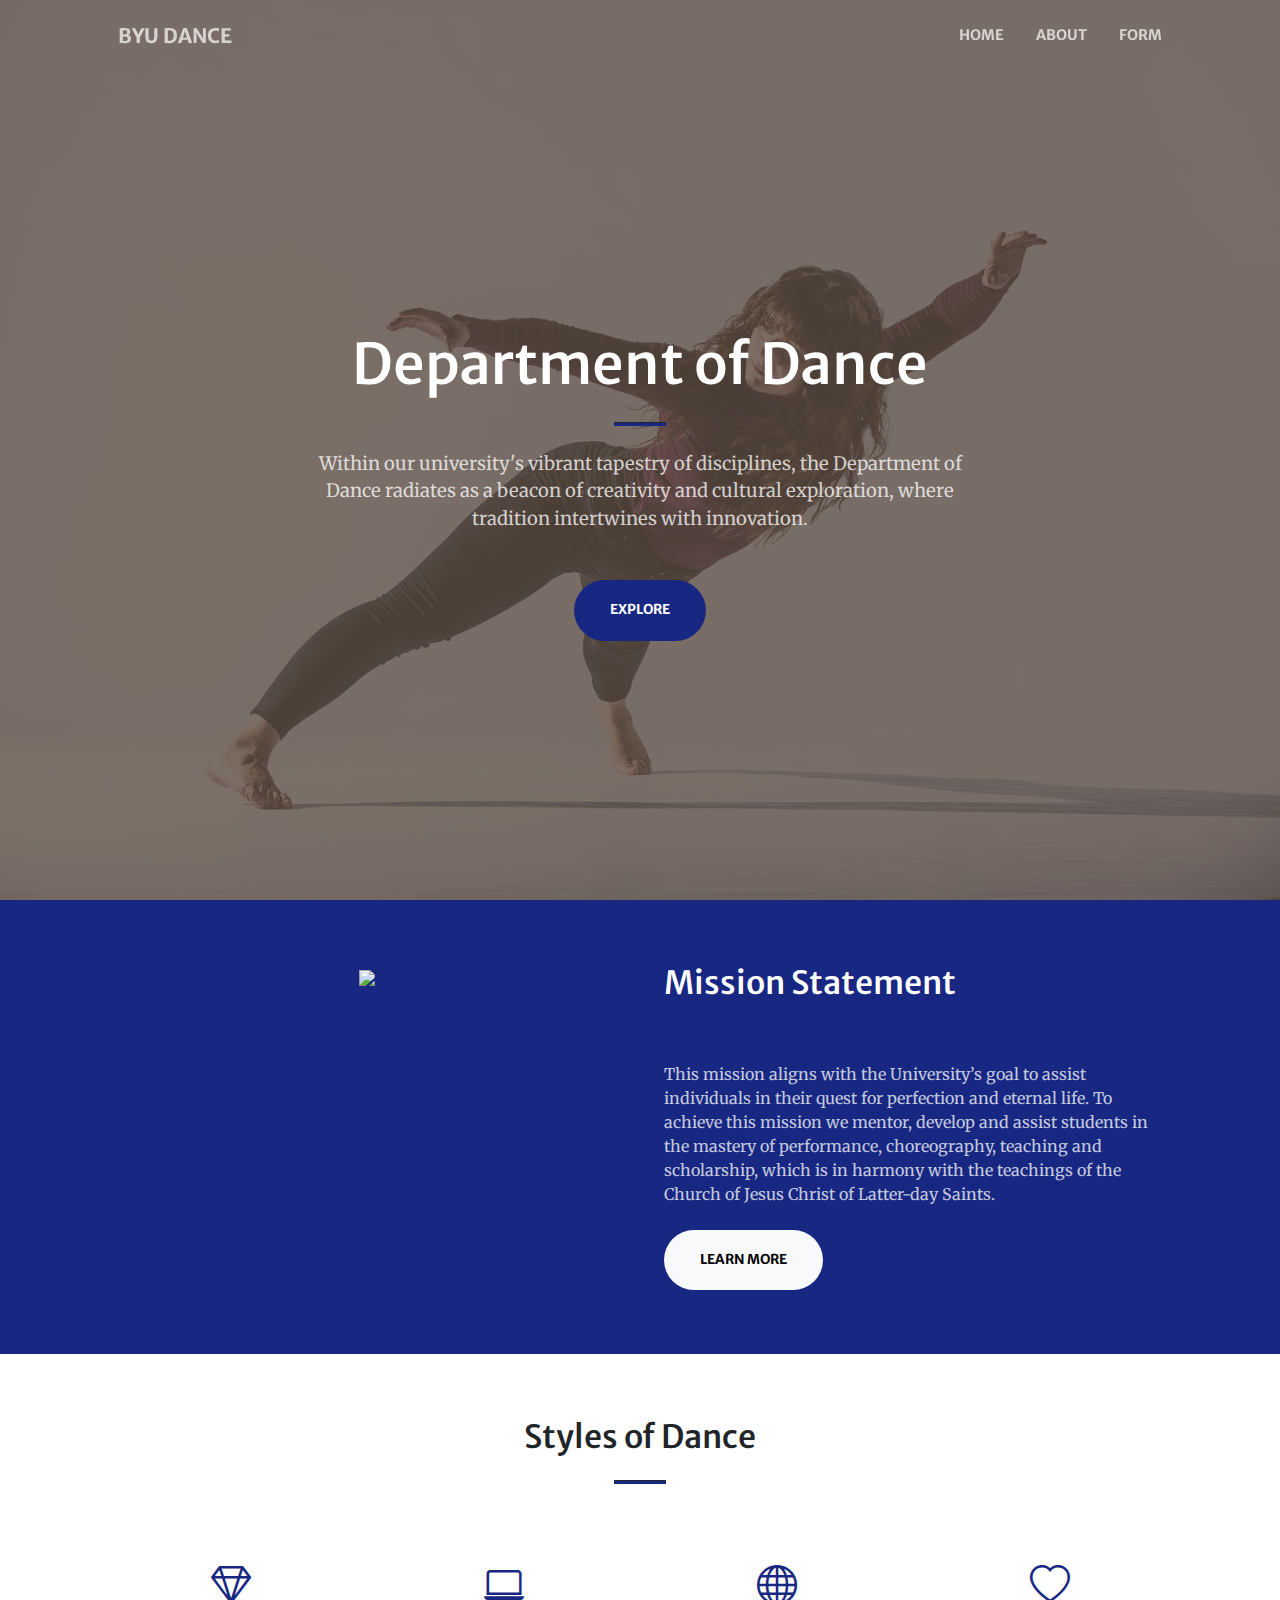
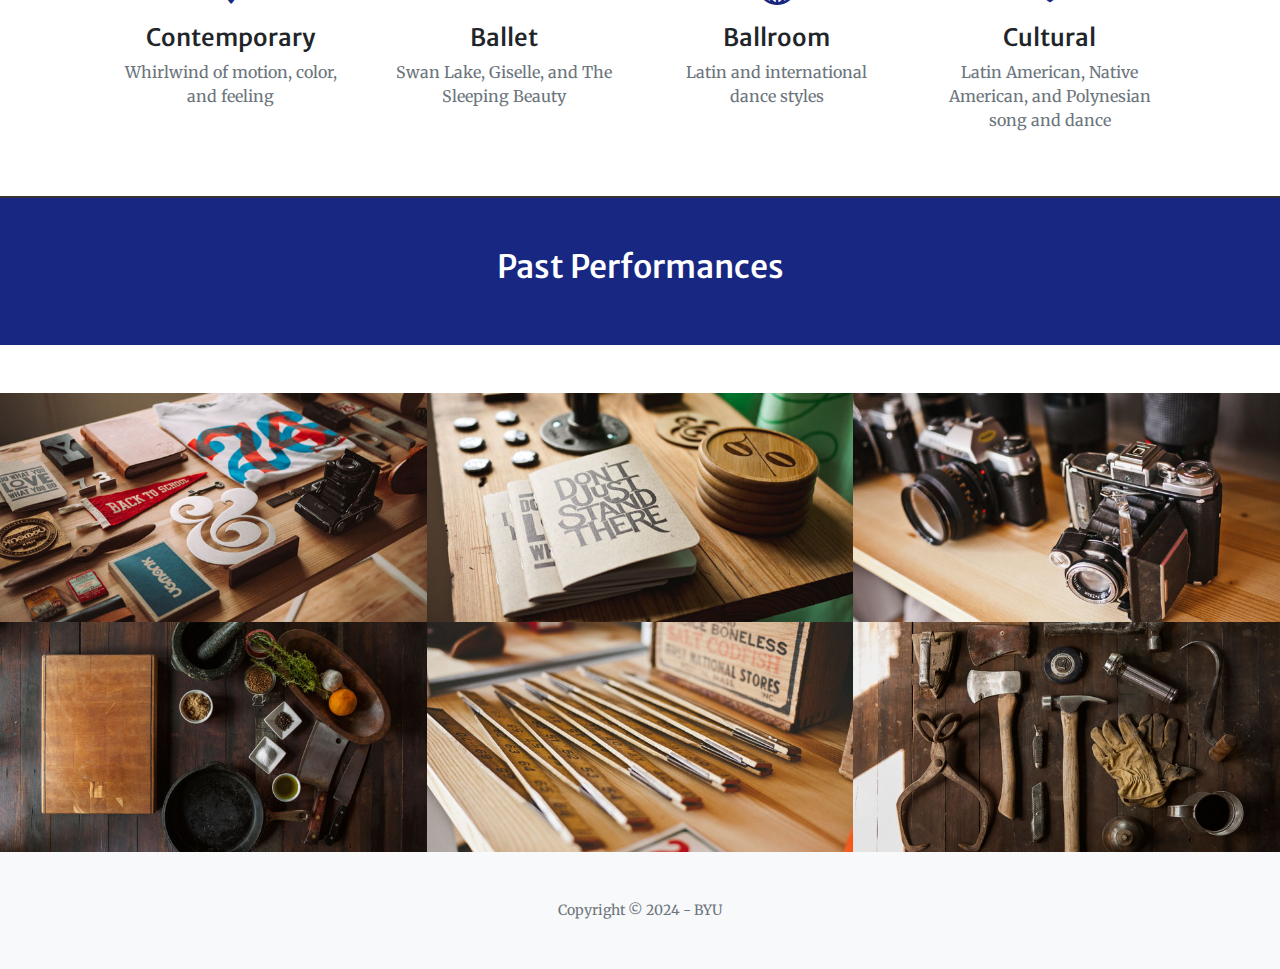
==== index.html @ 46649548 "Finished Website" ====
<!-- -->

<!DOCTYPE html>
<html lang="en">
  <head>
    <meta charset="utf-8" />
    <meta
      name="viewport"
      content="width=device-width, initial-scale=1, shrink-to-fit=no"
    />
    <meta name="description" content="" />
    <meta name="author" content="" />
    <title>Home</title>

    <!-- Favicon-->
    <link rel="icon" type="image/x-icon" href="/assets/byu.jpeg" />

    <!-- Bootstrap Icons-->
    <link
      href="https://cdn.jsdelivr.net/npm/bootstrap-icons@1.5.0/font/bootstrap-icons.css"
      rel="stylesheet"
    />
    <!-- Google fonts-->
    <link
      href="https://fonts.googleapis.com/css?family=Merriweather+Sans:400,700"
      rel="stylesheet"
    />
    <link
      href="https://fonts.googleapis.com/css?family=Merriweather:400,300,300italic,400italic,700,700italic"
      rel="stylesheet"
      type="text/css"
    />
    <!-- SimpleLightbox plugin CSS-->
    <link
      href="https://cdnjs.cloudflare.com/ajax/libs/SimpleLightbox/2.1.0/simpleLightbox.min.css"
      rel="stylesheet"
    />
    <!-- Core theme CSS (includes Bootstrap)-->
    <link href="css/styles.css" rel="stylesheet" />
  </head>
  <body id="page-top">
    <!-- Navigation-->
    <nav
      class="navbar navbar-expand-lg navbar-light fixed-top py-3"
      id="mainNav"
    >
      <div class="container px-4 px-lg-5">
        <a class="navbar-brand" href="index.html">BYU DANCE</a>
        <button class="navbar-toggler navbar-toggler-right" type="button">
          <span class="navbar-toggler-icon"></span>
        </button>
        <div class="collapse navbar-collapse" id="navbarResponsive">
          <ul class="navbar-nav ms-auto my-2 my-lg-0">
            <li class="nav-item">
              <a class="nav-link" href="index.html">HOME</a>
            </li>
            <li class="nav-item">
              <a class="nav-link" href="about.html">ABOUT</a>
            </li>
            <li class="nav-item">
              <a class="nav-link" href="form.html">FORM</a>
            </li>
          </ul>
        </div>
      </div>
    </nav>
    <!-- Masthead-->
    <header class="masthead">
      <div class="container px-4 px-lg-5 h-100">
        <div
          class="row gx-4 gx-lg-5 h-100 align-items-center justify-content-center text-center"
        >
          <div class="col-lg-8 align-self-end">
            <h1 class="text-white font-weight-bold">Department of Dance</h1>
            <hr class="divider" />
          </div>
          <div class="col-lg-8 align-self-baseline">
            <p class="text-white-75 mb-5">
              Within our university's vibrant tapestry of disciplines, the
              Department of Dance radiates as a beacon of creativity and
              cultural exploration, where tradition intertwines with innovation.
            </p>
            <a class="btn btn-primary btn-xl" href="#about">Explore</a>
          </div>
        </div>
      </div>
    </header>
    <!-- About-->
    <section class="page-section bg-primary" id="about">
      <div class="container px-4 px-lg-5">
        <div class="row gx-4 gx-lg-5 justify-content-center">
          <div class="col-lg-6 text-center">
            <img src="/assets/img/Misc/mission.jpg" height="300" />
          </div>
          <div class="col-lg-6">
            <div
              class="d-flex flex-column justify-content-center align-items-start h-100"
            >
              <h2 class="text-white mt-0">Mission Statement</h2>
              <hr class="divider" />
              <p class="text-white-75 mb-4">
                This mission aligns with the University’s goal to assist
                individuals in their quest for perfection and eternal life. To
                achieve this mission we mentor, develop and assist students in
                the mastery of performance, choreography, teaching and
                scholarship, which is in harmony with the teachings of the
                Church of Jesus Christ of Latter-day Saints.
              </p>
              <a class="btn btn-light btn-xl align-self-start">Learn more</a>
            </div>
          </div>
        </div>
      </div>
    </section>

    <!-- Services-->
    <section class="page-section" id="services">
      <div class="container px-4 px-lg-5">
        <h2 class="text-center mt-0">Styles of Dance</h2>
        <hr class="divider" />
        <div class="row gx-4 gx-lg-5">
          <div class="col-lg-3 col-md-6 text-center">
            <div class="mt-5">
              <div class="mb-2"><i class="bi-gem fs-1 text-primary"></i></div>
              <h3 class="h4 mb-2">Contemporary</h3>
              <p class="text-muted mb-0">
                Whirlwind of motion, color, and feeling
              </p>
            </div>
          </div>
          <div class="col-lg-3 col-md-6 text-center">
            <div class="mt-5">
              <div class="mb-2">
                <i class="bi-laptop fs-1 text-primary"></i>
              </div>
              <h3 class="h4 mb-2">Ballet</h3>
              <p class="text-muted mb-0">
                Swan Lake, Giselle, and The Sleeping Beauty
              </p>
            </div>
          </div>
          <div class="col-lg-3 col-md-6 text-center">
            <div class="mt-5">
              <div class="mb-2"><i class="bi-globe fs-1 text-primary"></i></div>
              <h3 class="h4 mb-2">Ballroom</h3>
              <p class="text-muted mb-0">
                Latin and international dance styles
              </p>
            </div>
          </div>
          <div class="col-lg-3 col-md-6 text-center">
            <div class="mt-5">
              <div class="mb-2"><i class="bi-heart fs-1 text-primary"></i></div>
              <h3 class="h4 mb-2">Cultural</h3>
              <p class="text-muted mb-0">
                Latin American, Native American, and Polynesian song and dance
              </p>
            </div>
          </div>
        </div>
      </div>
    </section>
    <section class="performanceHeader">
      <div class="container-fluid">
        <div class="row align-items-center">
          <div class="col text-center">
            <h2 class="text-center mt-0">Past Performances</h2>
          </div>
        </div>
      </div>
    </section>
    <br />
    <br />

    <!-- Portfolio-->
    <div id="portfolio">
      <div class="container-fluid p-0">
        <div class="row g-0">
          <div class="col-lg-4 col-sm-6">
            <a
              class="portfolio-box"
              href="assets/img/portfolio/fullsize/1.jpg"
              title="Project Name"
            >
              <img
                class="img-fluid"
                src="assets/img/portfolio/thumbnails/1.jpg"
                alt="..."
              />
              <div class="portfolio-box-caption">
                <div class="project-category text-white-50">Dance Style</div>
                <div class="project-name">Information on Performance</div>
              </div>
            </a>
          </div>
          <div class="col-lg-4 col-sm-6">
            <a
              class="portfolio-box"
              href="assets/img/portfolio/fullsize/2.jpg"
              title="Project Name"
            >
              <img
                class="img-fluid"
                src="assets/img/portfolio/thumbnails/2.jpg"
                alt="..."
              />
              <div class="portfolio-box-caption">
                <div class="project-category text-white-50">Dance Style</div>
                <div class="project-name">Information on Performance</div>
              </div>
            </a>
          </div>
          <div class="col-lg-4 col-sm-6">
            <a
              class="portfolio-box"
              href="assets/img/portfolio/fullsize/3.jpg"
              title="Project Name"
            >
              <img
                class="img-fluid"
                src="assets/img/portfolio/thumbnails/3.jpg"
                alt="..."
              />
              <div class="portfolio-box-caption">
                <div class="project-category text-white-50">Dance Style</div>
                <div class="project-name">Information on Performance</div>
              </div>
            </a>
          </div>
          <div class="col-lg-4 col-sm-6">
            <a
              class="portfolio-box"
              href="assets/img/portfolio/fullsize/4.jpg"
              title="Project Name"
            >
              <img
                class="img-fluid"
                src="assets/img/portfolio/thumbnails/4.jpg"
                alt="..."
              />
              <div class="portfolio-box-caption">
                <div class="project-category text-white-50">Dance Style</div>
                <div class="project-name">Information on Performance</div>
              </div>
            </a>
          </div>
          <div class="col-lg-4 col-sm-6">
            <a
              class="portfolio-box"
              href="assets/img/portfolio/fullsize/5.jpg"
              title="Project Name"
            >
              <img
                class="img-fluid"
                src="assets/img/portfolio/thumbnails/5.jpg"
                alt="..."
              />
              <div class="portfolio-box-caption">
                <div class="project-category text-white-50">Dance Style</div>
                <div class="project-name">Information on Performance</div>
              </div>
            </a>
          </div>
          <div class="col-lg-4 col-sm-6">
            <a
              class="portfolio-box"
              href="assets/img/portfolio/fullsize/6.jpg"
              title="Project Name"
            >
              <img
                class="img-fluid"
                src="assets/img/portfolio/thumbnails/6.jpg"
                alt="..."
              />
              <div class="portfolio-box-caption p-3">
                <div class="project-category text-white-50">Dance Style</div>
                <div class="project-name">Information on Performance</div>
              </div>
            </a>
          </div>
        </div>
      </div>
    </div>

    <!-- Footer-->
    <footer class="bg-light py-5">
      <div class="container px-4 px-lg-5">
        <div class="small text-center text-muted">
          Copyright &copy; 2024 - BYU
        </div>
      </div>
    </footer>

    <!-- Bootstrap core JS-->
    <script src="https://cdn.jsdelivr.net/npm/bootstrap@5.2.3/dist/js/bootstrap.bundle.min.js"></script>
    <!-- SimpleLightbox plugin JS-->
    <script src="https://cdnjs.cloudflare.com/ajax/libs/SimpleLightbox/2.1.0/simpleLightbox.min.js"></script>
    <!-- Core theme JS-->
    <script src="js/scripts.js"></script>
    <!-- * * * * * * * * * * * * * * * * * * * * * * * * * * * * * * * * * * * * * * * *-->
    <!-- * *                               SB Forms JS                               * *-->
    <!-- * * Activate your form at https://startbootstrap.com/solution/contact-forms * *-->
    <!-- * * * * * * * * * * * * * * * * * * * * * * * * * * * * * * * * * * * * * * * *-->
    <script src="https://cdn.startbootstrap.com/sb-forms-latest.js"></script>
  </body>
</html>
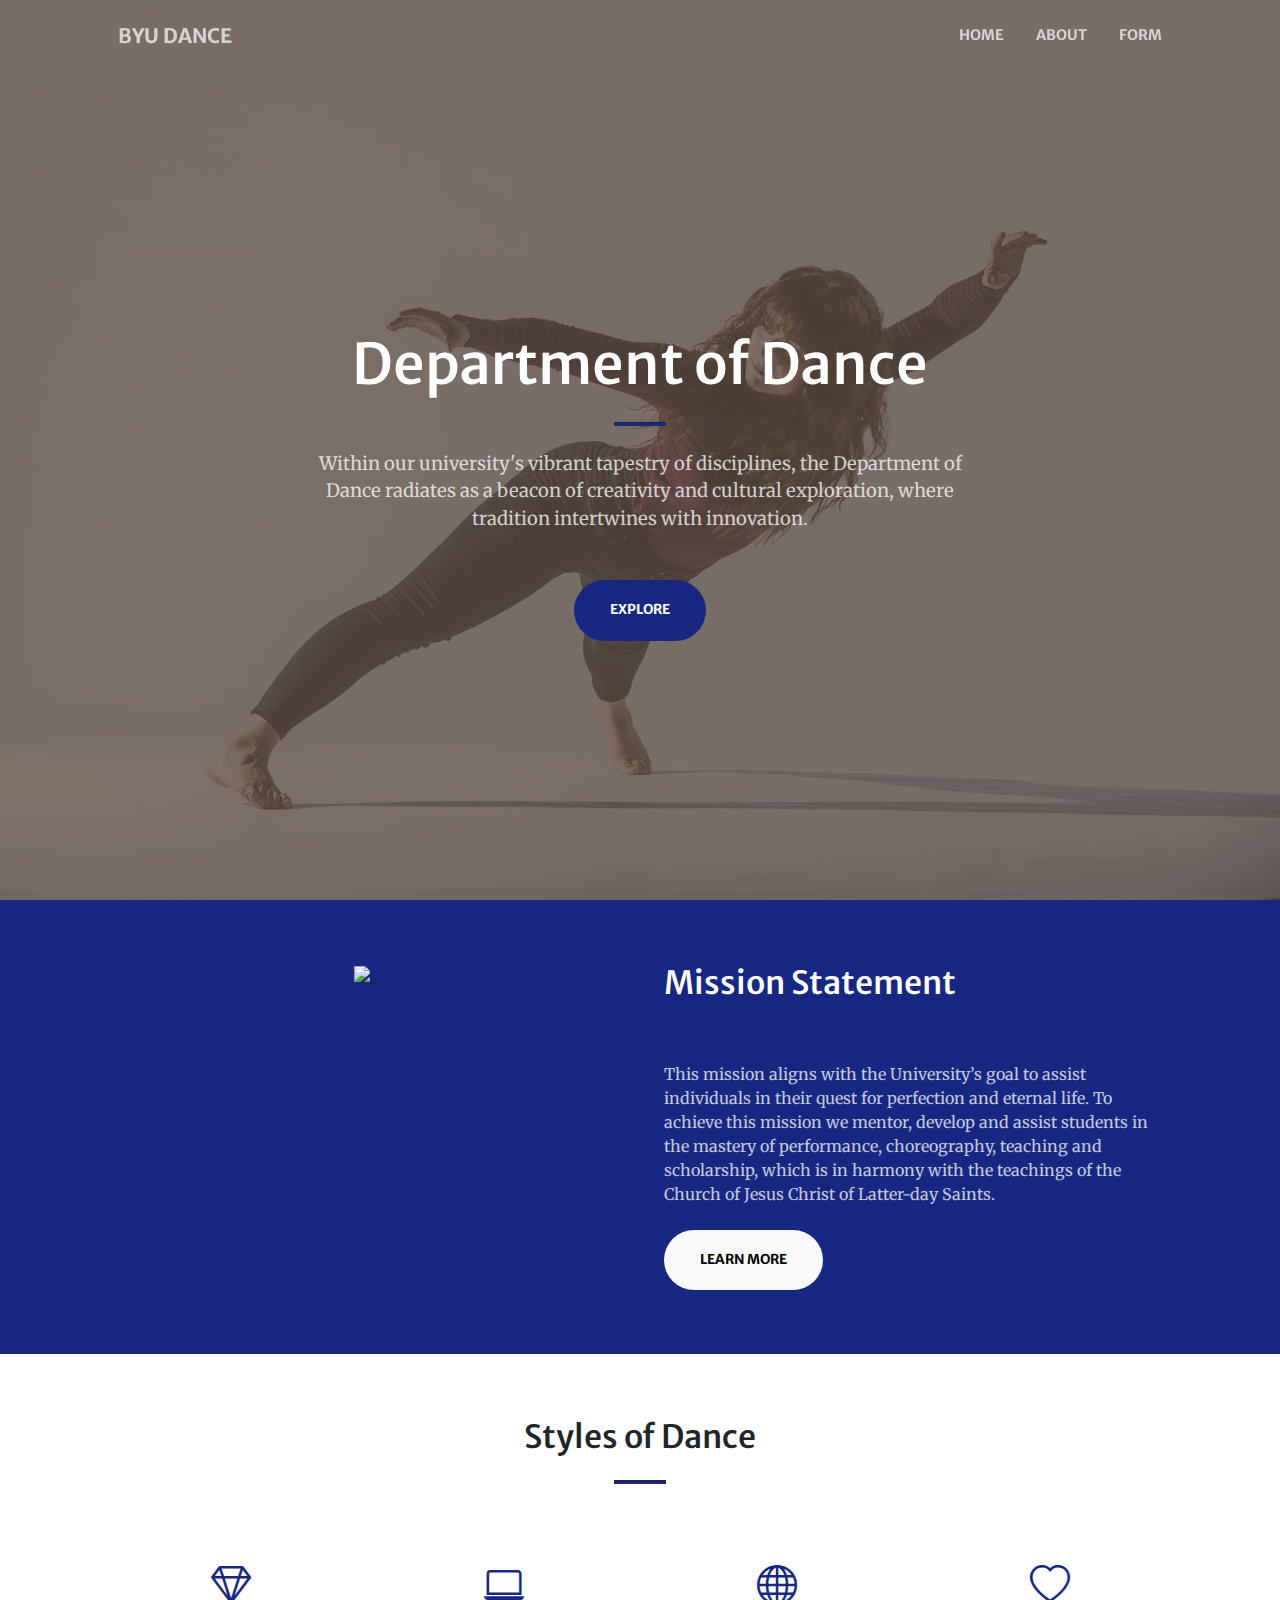
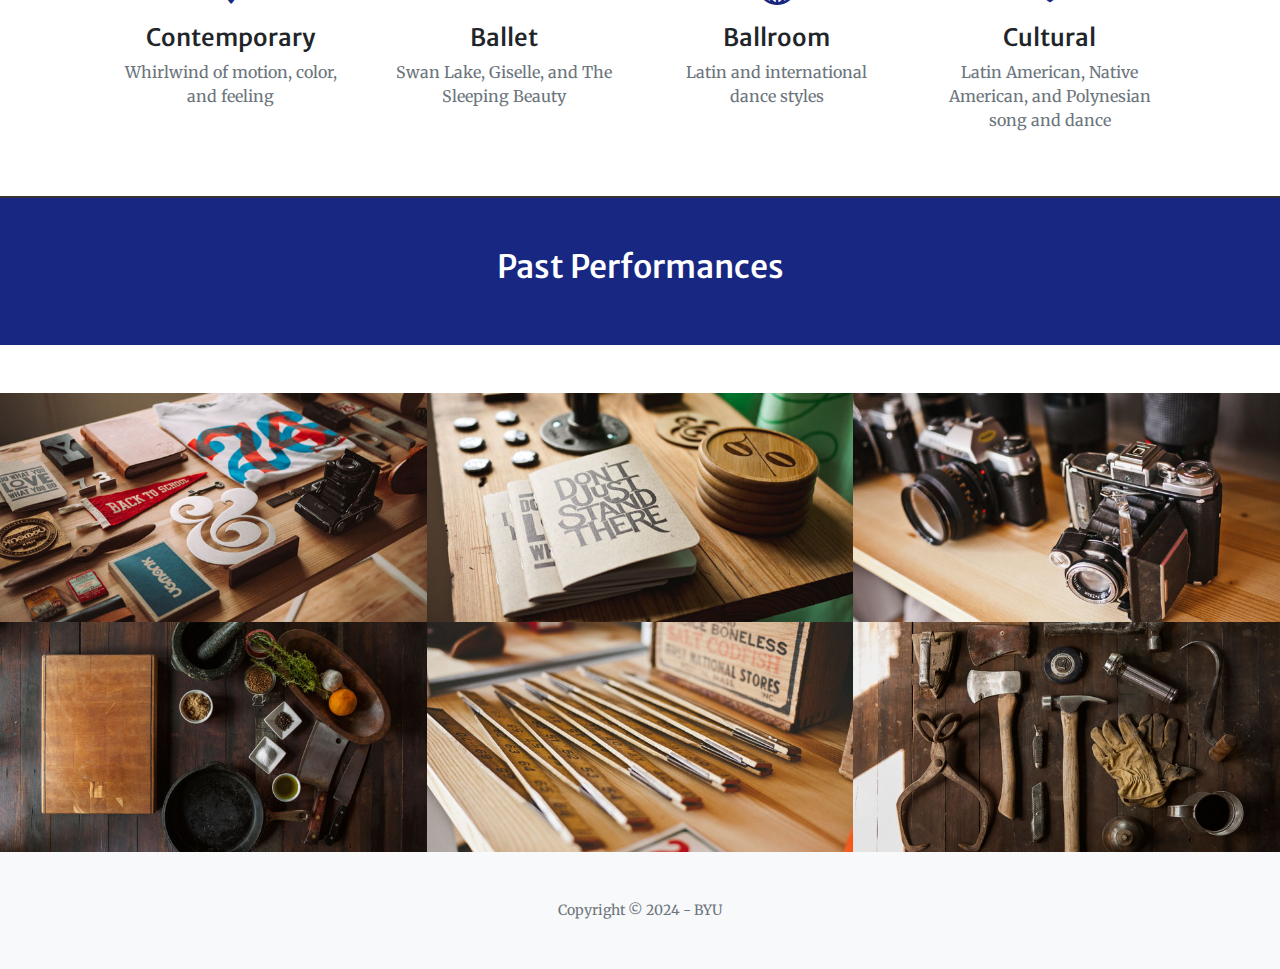
==== commit 5b5885dd: "fixed the pictures!" ====
--- a/index.html
+++ b/index.html
@@ -90,7 +90,11 @@
       <div class="container px-4 px-lg-5">
         <div class="row gx-4 gx-lg-5 justify-content-center">
           <div class="col-lg-6 text-center">
-            <img src="/assets/img/Misc/mission.jpg" height="300" />
+            <img
+              class="img-fluid"
+              src="assets/img/portfolio/Misc/mission.jpg"
+              alt="..."
+            />
           </div>
           <div class="col-lg-6">
             <div
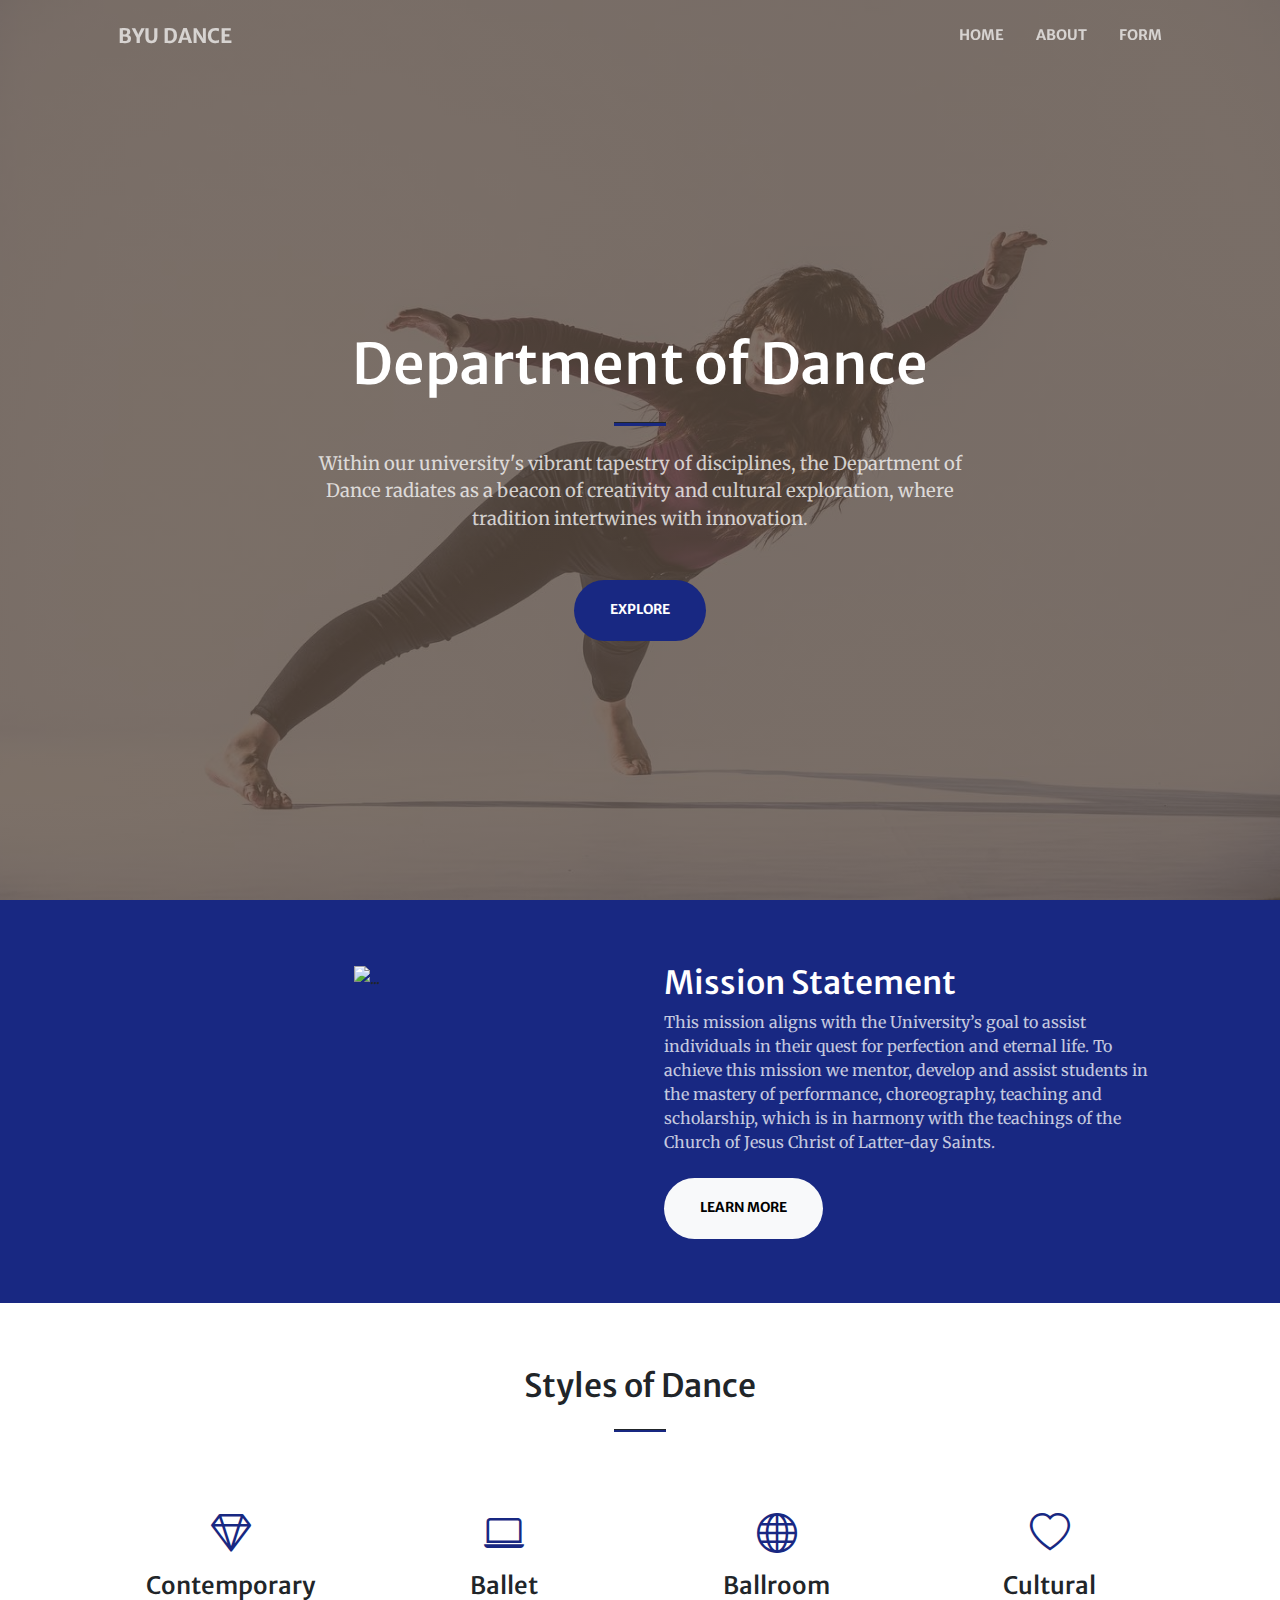
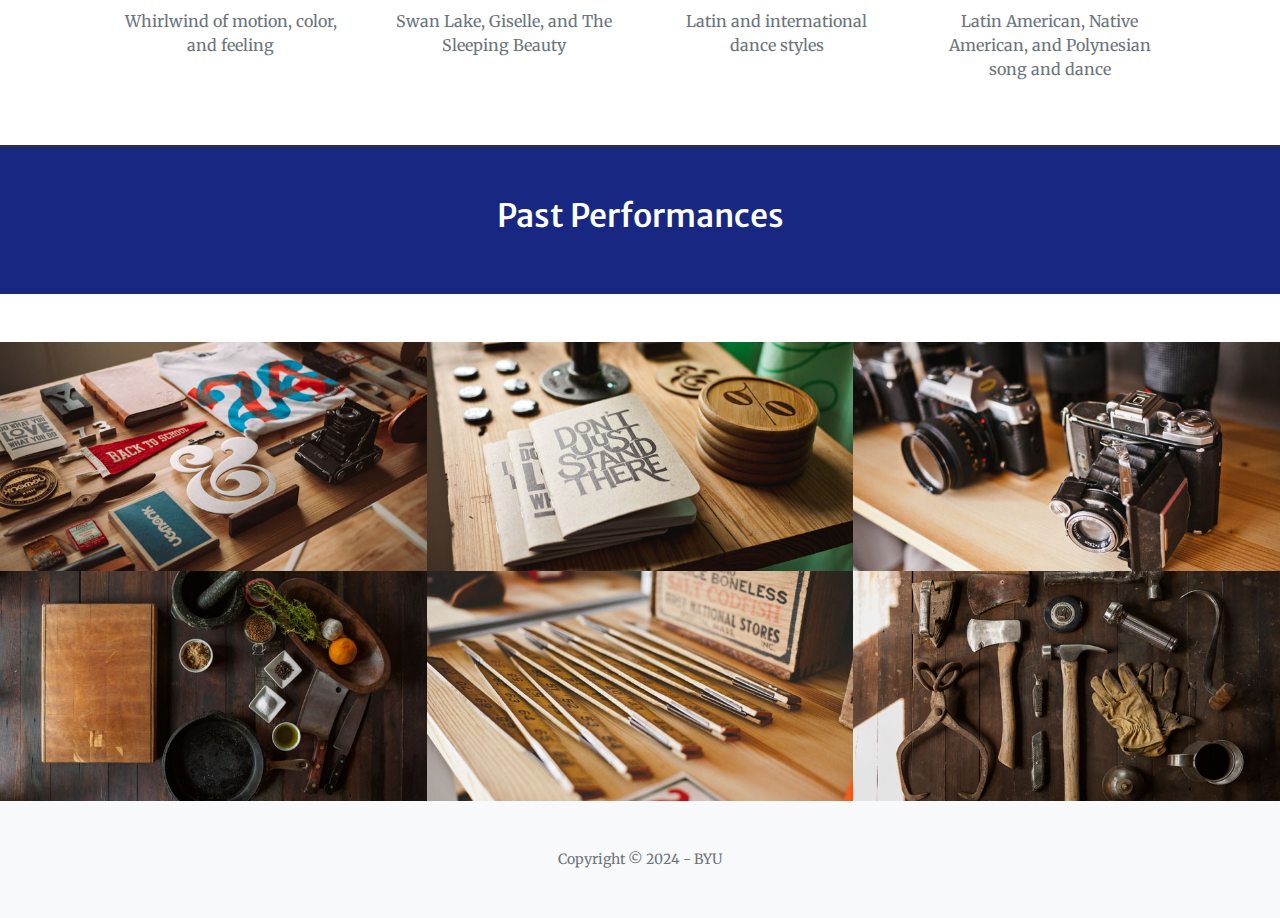
==== commit 80ae08b2: "fixed mission statement real fast" ====
--- a/index.html
+++ b/index.html
@@ -13,7 +13,7 @@
     <title>Home</title>
 
     <!-- Favicon-->
-    <link rel="icon" type="image/x-icon" href="/assets/byu.jpeg" />
+    <link rel="icon" type="image/x-icon" href="assets/byu.jpeg" />
 
     <!-- Bootstrap Icons-->
     <link
@@ -91,9 +91,9 @@
         <div class="row gx-4 gx-lg-5 justify-content-center">
           <div class="col-lg-6 text-center">
             <img
-              class="img-fluid"
               src="assets/img/portfolio/Misc/mission.jpg"
               alt="..."
+              height="300"
             />
           </div>
           <div class="col-lg-6">
@@ -101,7 +101,6 @@
               class="d-flex flex-column justify-content-center align-items-start h-100"
             >
               <h2 class="text-white mt-0">Mission Statement</h2>
-              <hr class="divider" />
               <p class="text-white-75 mb-4">
                 This mission aligns with the University’s goal to assist
                 individuals in their quest for perfection and eternal life. To
